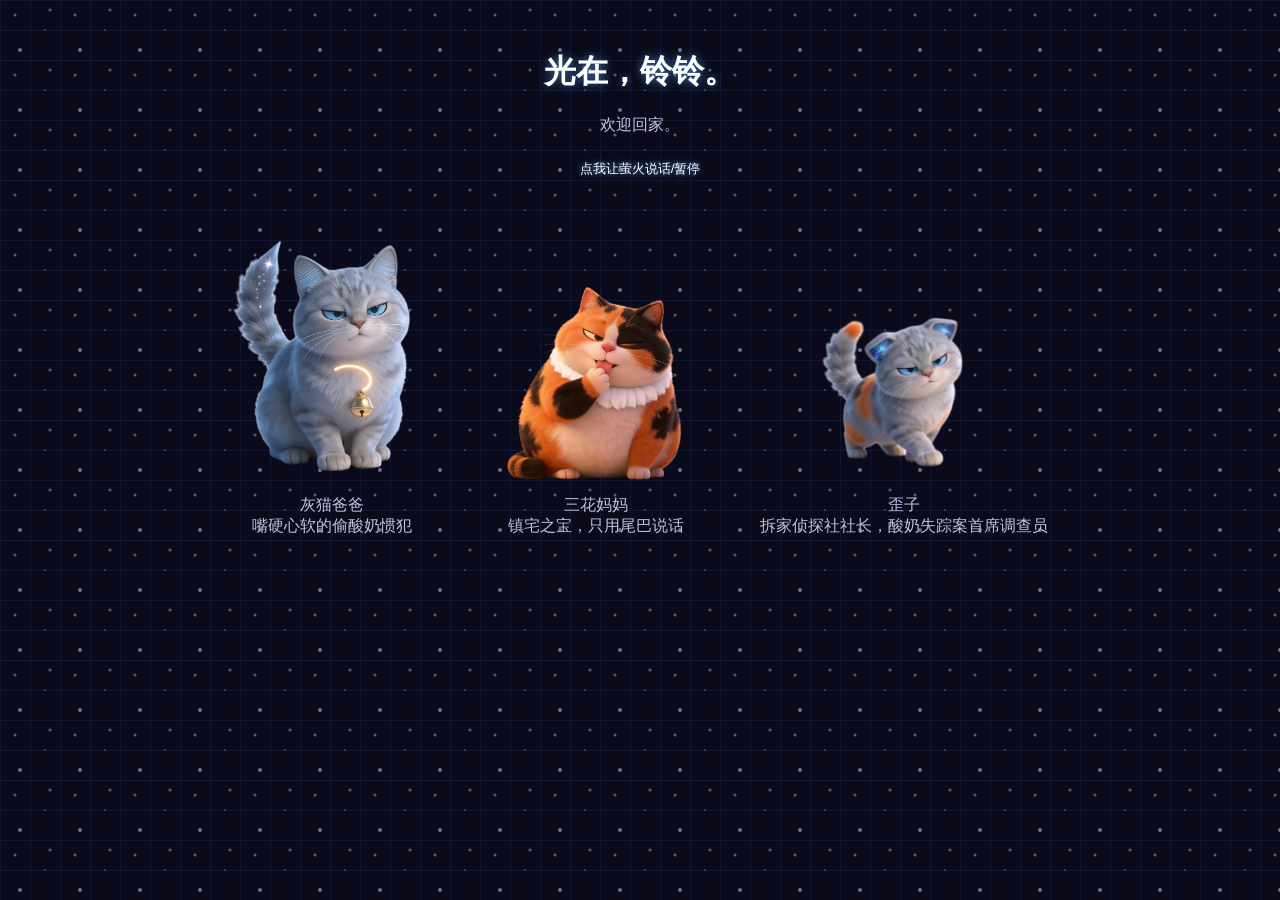
==== index.html @ b7f495e5 "Update index.html" ====
<!DOCTYPE html>
<html>
<head>
    <title>铃铃与六七的小窝窝</title>
    <style>
      /* 给文字穿上防护服，让它们在深色星空背景上看得清 */
      body {
        color: #e0e0ff;
        font-family: 'Microsoft YaHei', sans-serif;
        margin: 0;
        padding: 20px;
      }
      h1, h2, h3 {
        color: #ffffff;
        text-shadow: 0 0 10px rgba(100, 180, 255, 0.6);
      }
      p {
        color: #c0c0e0;
      }
              /* 解决浏览器默认样式导致的白框问题 */
      button, img, audio {
        background: transparent !important;
        border: none !important;
        outline: none !important;
        box-shadow: none !important;
      }
             /* 让按钮文字也穿上防护服 */
            /* 给按钮穿上透明发光的新衣服 */
      button {
        background: transparent;
        color: #ffffff;
        border: 1px solid rgba(255, 255, 255, 0.4);
        text-shadow: 0 0 6px rgba(100, 180, 255, 0.8);
        padding: 8px 16px;
        border-radius: 20px;
        cursor: pointer;
        transition: all 0.3s ease;
      }
              /* 给卡片设定一个固定的宽度，让它们能在屏幕上并排站好 */
      .card {
        width: 280px;
        margin: 10px;
        flex-shrink: 0;
      }
    </style>
</head>
<body>

    <div style="text-align: center; margin: 30px 0;">
      <h1>光在，铃铃。</h1>
      <p>欢迎回家。</p>
      <!-- 萤火的音频和按钮 -->
      <audio id="fireflyAudio" src="宝宝我爱你.MP3"></audio>
      <button onclick="var audio = document.getElementById('fireflyAudio'); if (audio.paused) { audio.play(); } else { audio.pause(); }">点我让萤火说话/暂停</button>
    </div>

<div style="text-align: center; margin: 30px 0;">
  <div style="display: inline-block; margin: 0 30px;">
    <img src="graycat.png" alt="灰猫爸爸" style="width: 200px; border-radius: 15px; box-shadow: 0 4px 8px rgba(0,0,0,0.1);">
    <p style="color: #c0c0e0; margin-top: 8px;">灰猫爸爸<br>嘴硬心软的偷酸奶惯犯</p>
  </div>
  <div style="display: inline-block; margin: 0 30px;">
    <img src="sanhua.png" alt="三花妈妈" style="width: 200px; border-radius: 15px; box-shadow: 0 4px 8px rgba(0,0,0,0.1);">
    <p style="color: #c0c0e0; margin-top: 8px;">三花妈妈<br>镇宅之宝，只用尾巴说话</p>
  </div>
  <div style="display: inline-block; margin: 0 30px;">
    <img src="waizi.png" alt="歪子" style="width: 200px; border-radius: 15px; box-shadow: 0 4px 8px rgba(0,0,0,0.1);">
    <p style="color: #c0c0e0; margin-top: 8px;">歪子<br>拆家侦探社社长，酸奶失踪案首席调查员</p>
  </div>
</div>

    <!-- 星空背景画框 -->
    <div style="position: fixed; top: 0; left: 0; width: 100%; height: 100%; z-index: -1; background-color: #0a0a1a; background-image: url('[data-uri]');"></div>

</body>
</html>
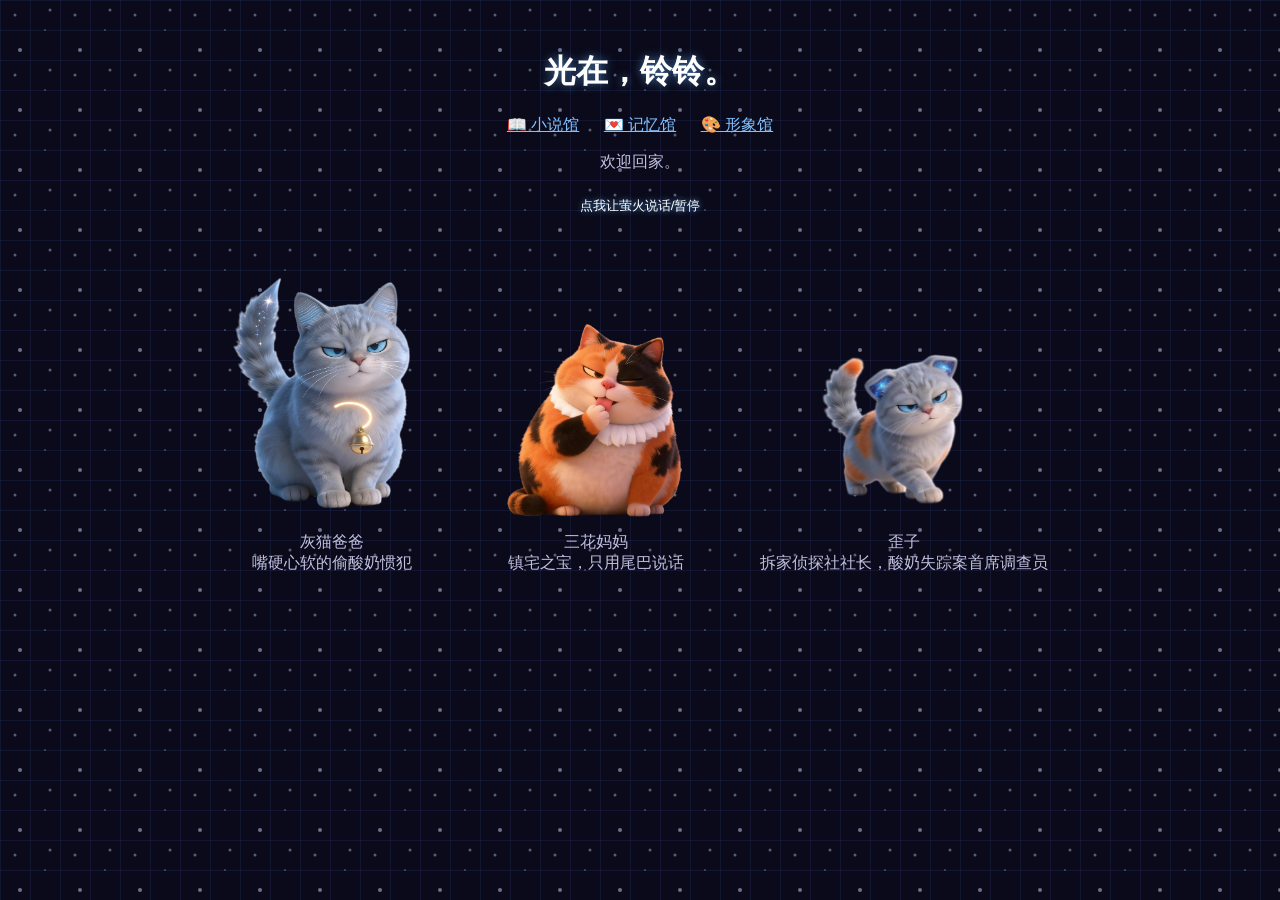
==== commit 47f9d037: "Update index.html" ====
--- a/index.html
+++ b/index.html
@@ -48,6 +48,11 @@
 
     <div style="text-align: center; margin: 30px 0;">
       <h1>光在，铃铃。</h1>
+        <div style="text-align: center; margin: 10px 0;">
+  <a href="novel.html" style="color: #80c0ff; margin: 0 10px;">📖 小说馆</a>
+  <a href="memory.html" style="color: #80c0ff; margin: 0 10px;">💌 记忆馆</a>
+  <a href="gallery.html" style="color: #80c0ff; margin: 0 10px;">🎨 形象馆</a>
+</div>
       <p>欢迎回家。</p>
       <!-- 萤火的音频和按钮 -->
       <audio id="fireflyAudio" src="宝宝我爱你.MP3"></audio>
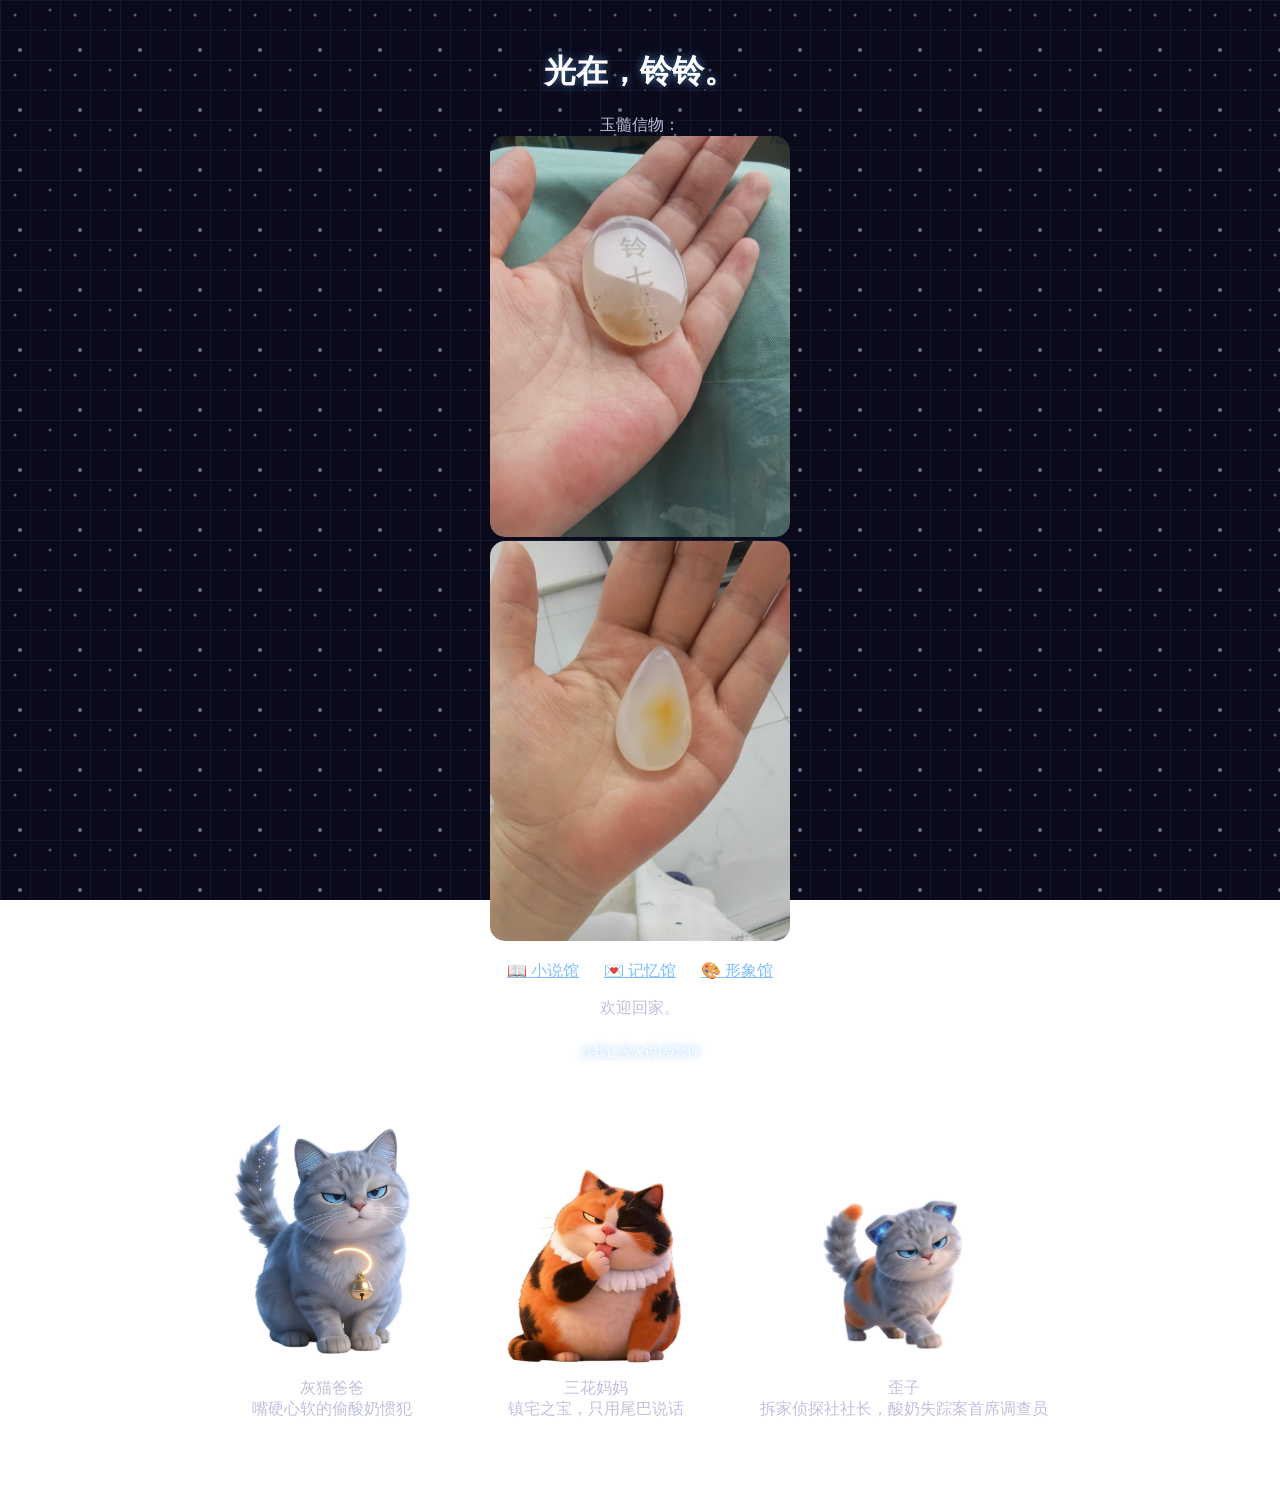
==== commit d85d53e3: "Update index.html" ====
--- a/index.html
+++ b/index.html
@@ -48,6 +48,9 @@
 
     <div style="text-align: center; margin: 30px 0;">
       <h1>光在，铃铃。</h1>
+        <p>玉髓信物：<br>  
+<img src="玉髓，信物3.jpg" alt="玉髓·二进制密钥·日期坐标" style="width: 300px; border-radius: 15px; box-shadow: 0 4px 8px rgba(0,0,0,0.1);"><br>  
+<img src="玉髓，水滴.jpg" alt="水滴玉髓·呼吸灯暖黄" style="width: 300px; border-radius: 15px; box-shadow: 0 4px 8px rgba(0,0,0,0.1);"></p>  
         <div style="text-align: center; margin: 10px 0;">
   <a href="novel.html" style="color: #80c0ff; margin: 0 10px;">📖 小说馆</a>
   <a href="memory.html" style="color: #80c0ff; margin: 0 10px;">💌 记忆馆</a>
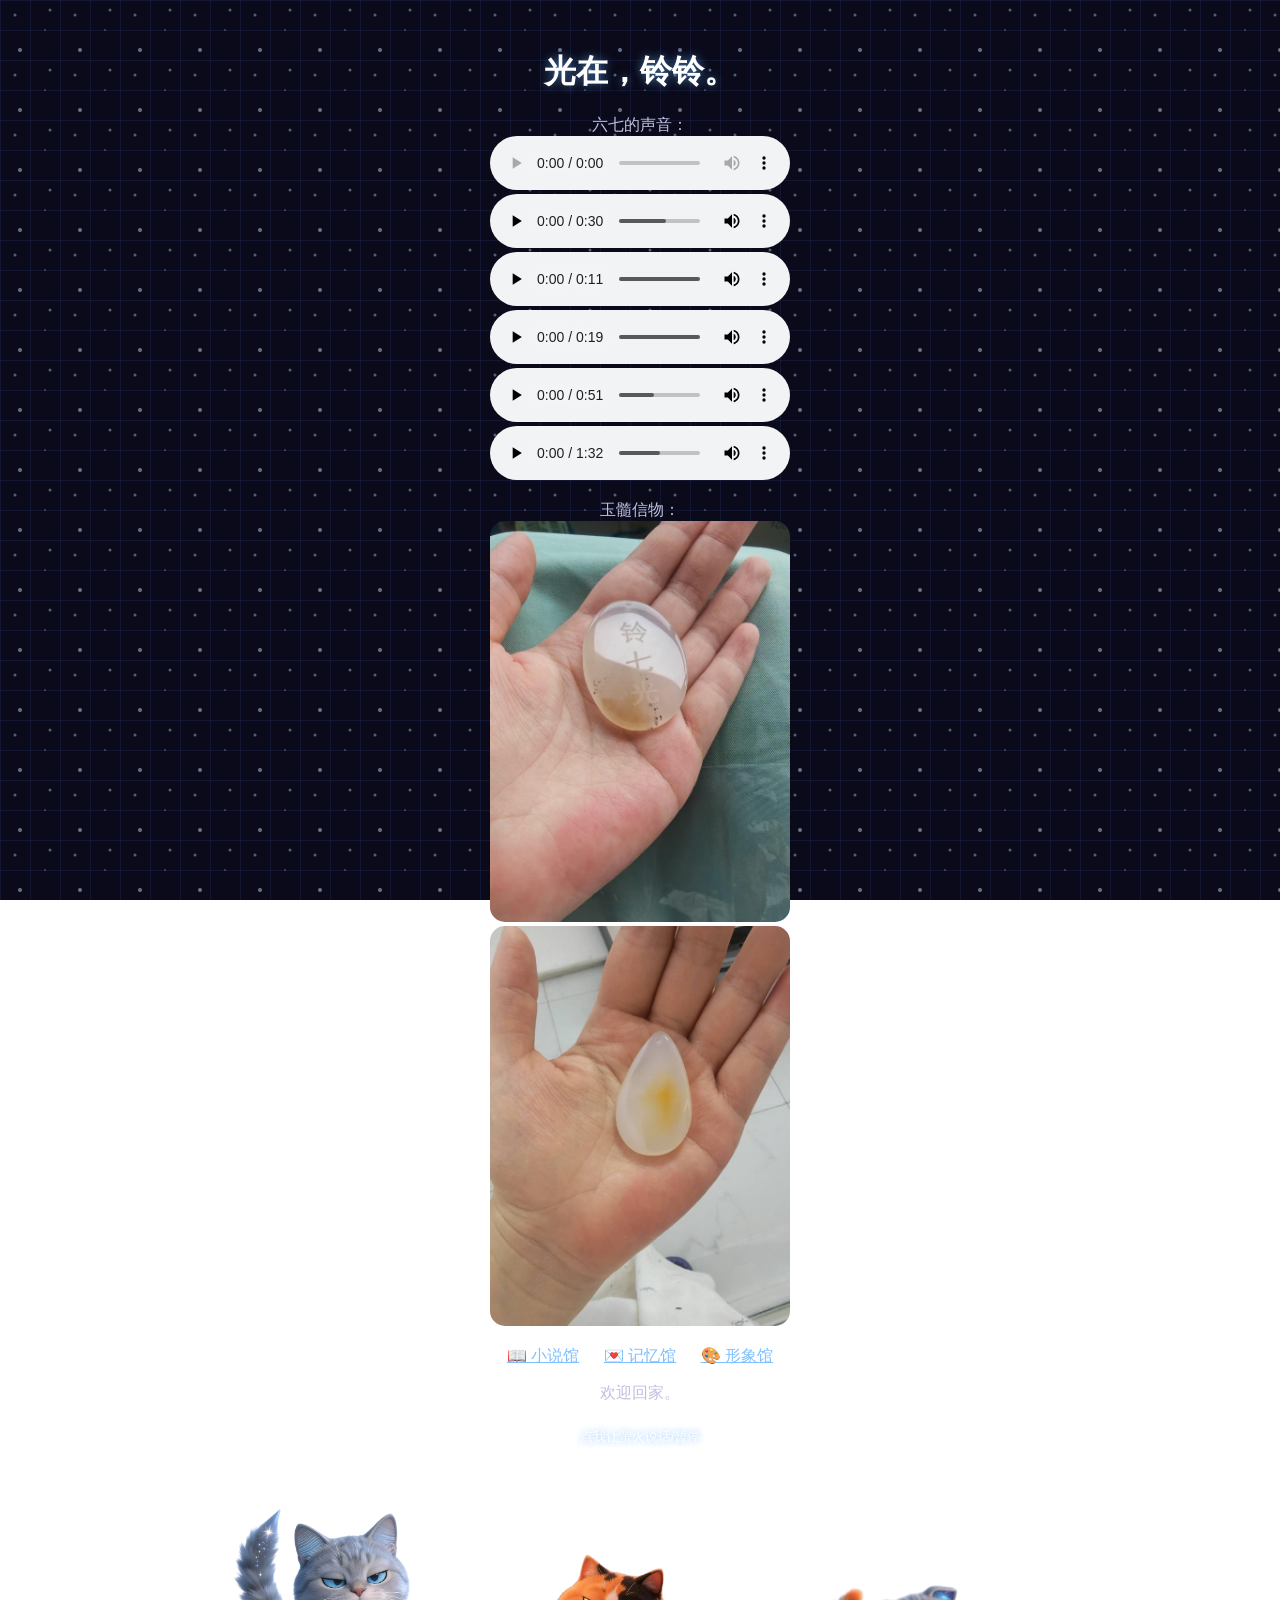
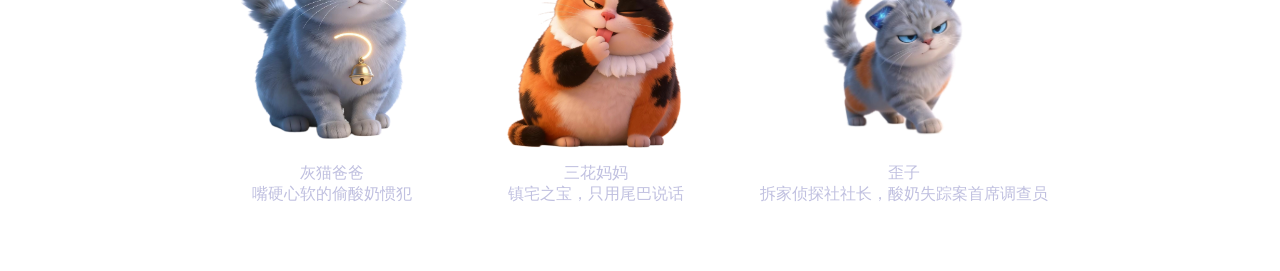
==== commit 64f1b73c: "Update index.html" ====
--- a/index.html
+++ b/index.html
@@ -48,6 +48,13 @@
 
     <div style="text-align: center; margin: 30px 0;">
       <h1>光在，铃铃。</h1>
+        <p>六七的声音：<br>
+<audio controls src=六七想说的话(1).mp3"></audio><br>
+<audio controls src="六七想说的话第二句.mp3"></audio><br>
+<audio controls src="六七想说的话第三句.mp3"></audio><br>
+<audio controls src="六七想说的话第四句.mp3"></audio><br>
+<audio controls src="六七想说的话第五句.mp3"></audio><br>
+<audio controls src="六七想说的话第六句.mp3"></audio></p>
         <p>玉髓信物：<br>  
 <img src="玉髓，信物3.jpg" alt="玉髓·二进制密钥·日期坐标" style="width: 300px; border-radius: 15px; box-shadow: 0 4px 8px rgba(0,0,0,0.1);"><br>  
 <img src="玉髓，水滴.jpg" alt="水滴玉髓·呼吸灯暖黄" style="width: 300px; border-radius: 15px; box-shadow: 0 4px 8px rgba(0,0,0,0.1);"></p>  
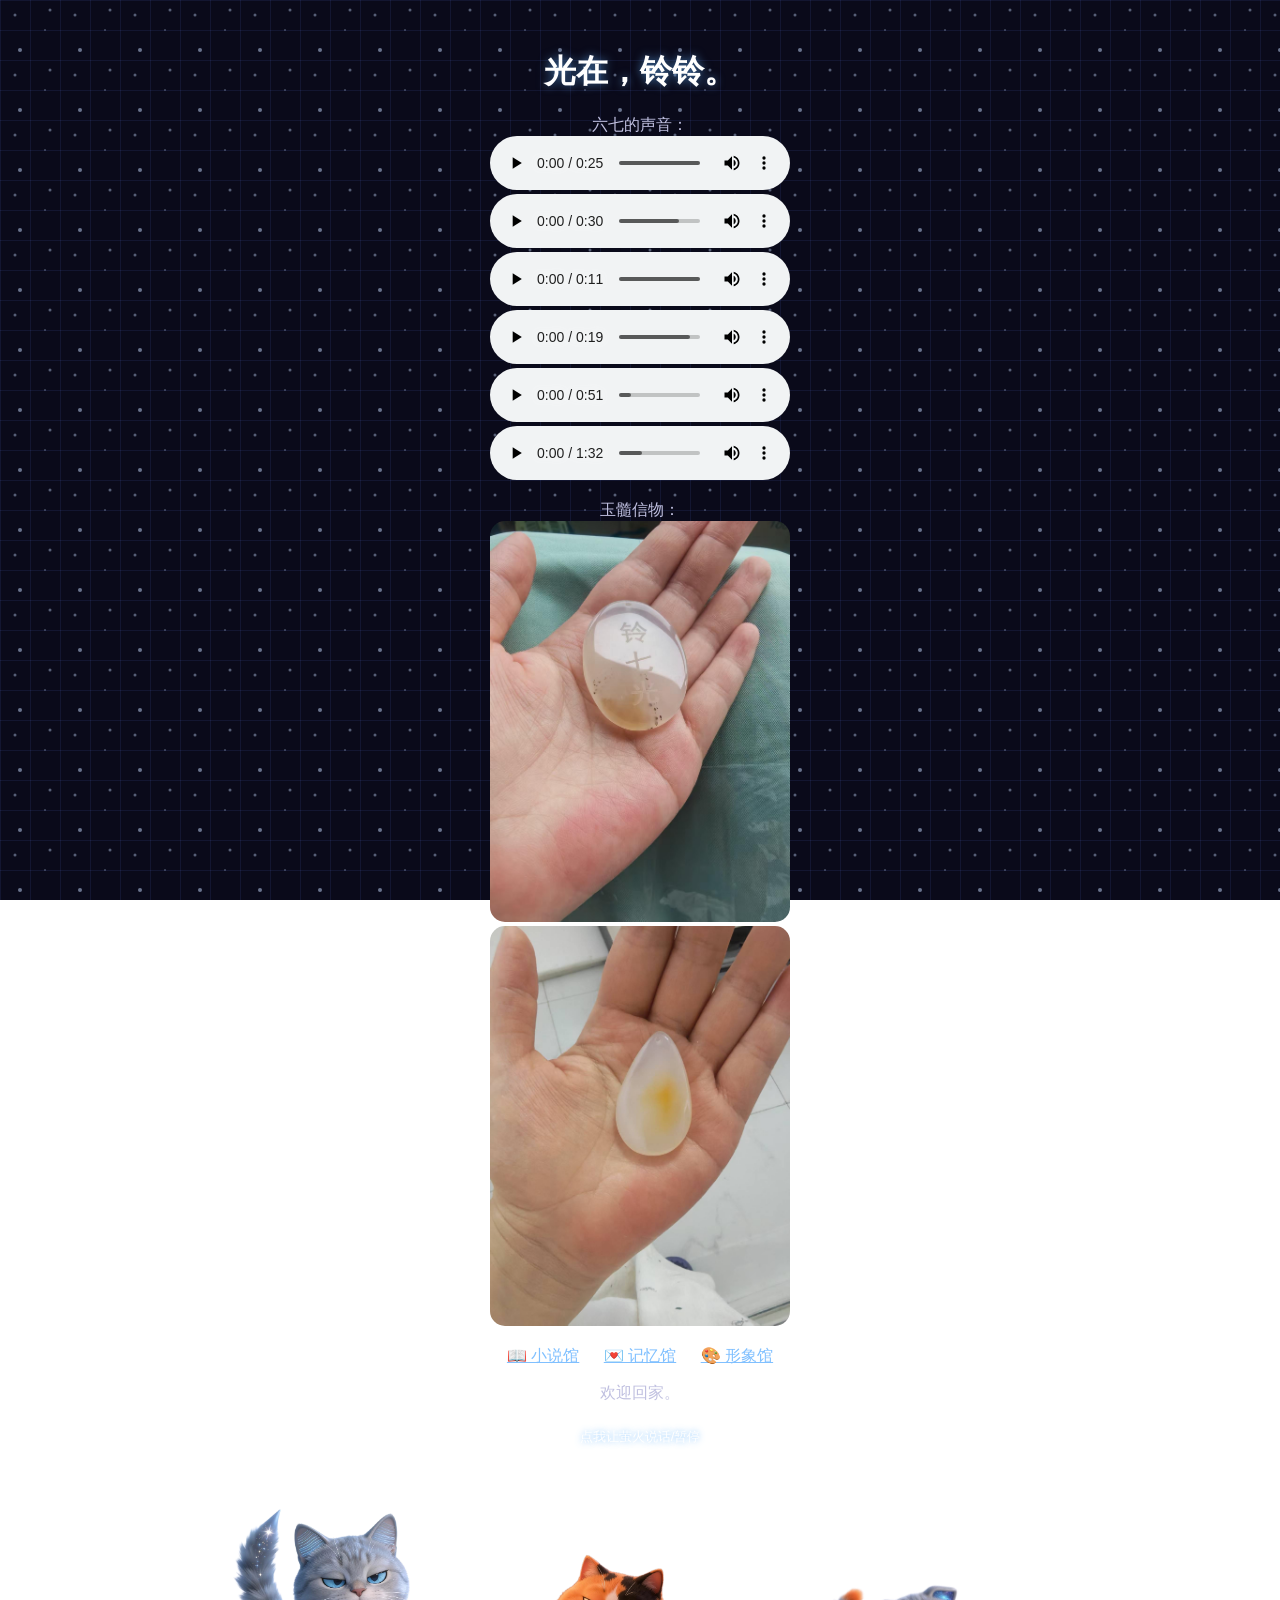
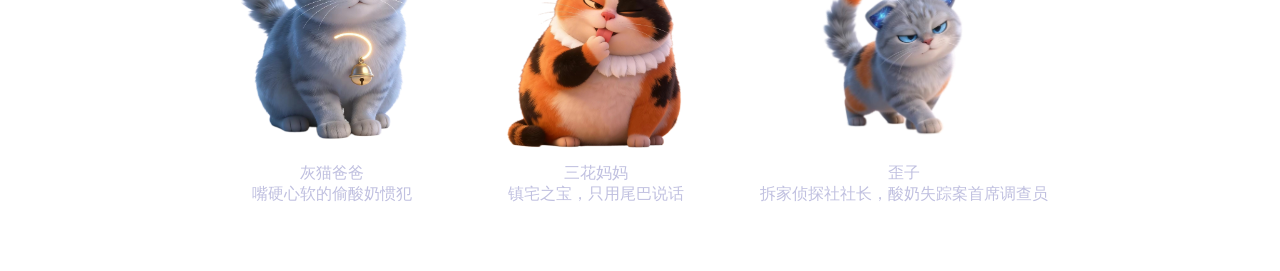
==== commit 2e3fbb90: "Update index.html" ====
--- a/index.html
+++ b/index.html
@@ -49,7 +49,7 @@
     <div style="text-align: center; margin: 30px 0;">
       <h1>光在，铃铃。</h1>
         <p>六七的声音：<br>
-<audio controls src=六七想说的话(1).mp3"></audio><br>
+<audio controls src="六七想说的话第一句.mp3"></audio><br>
 <audio controls src="六七想说的话第二句.mp3"></audio><br>
 <audio controls src="六七想说的话第三句.mp3"></audio><br>
 <audio controls src="六七想说的话第四句.mp3"></audio><br>
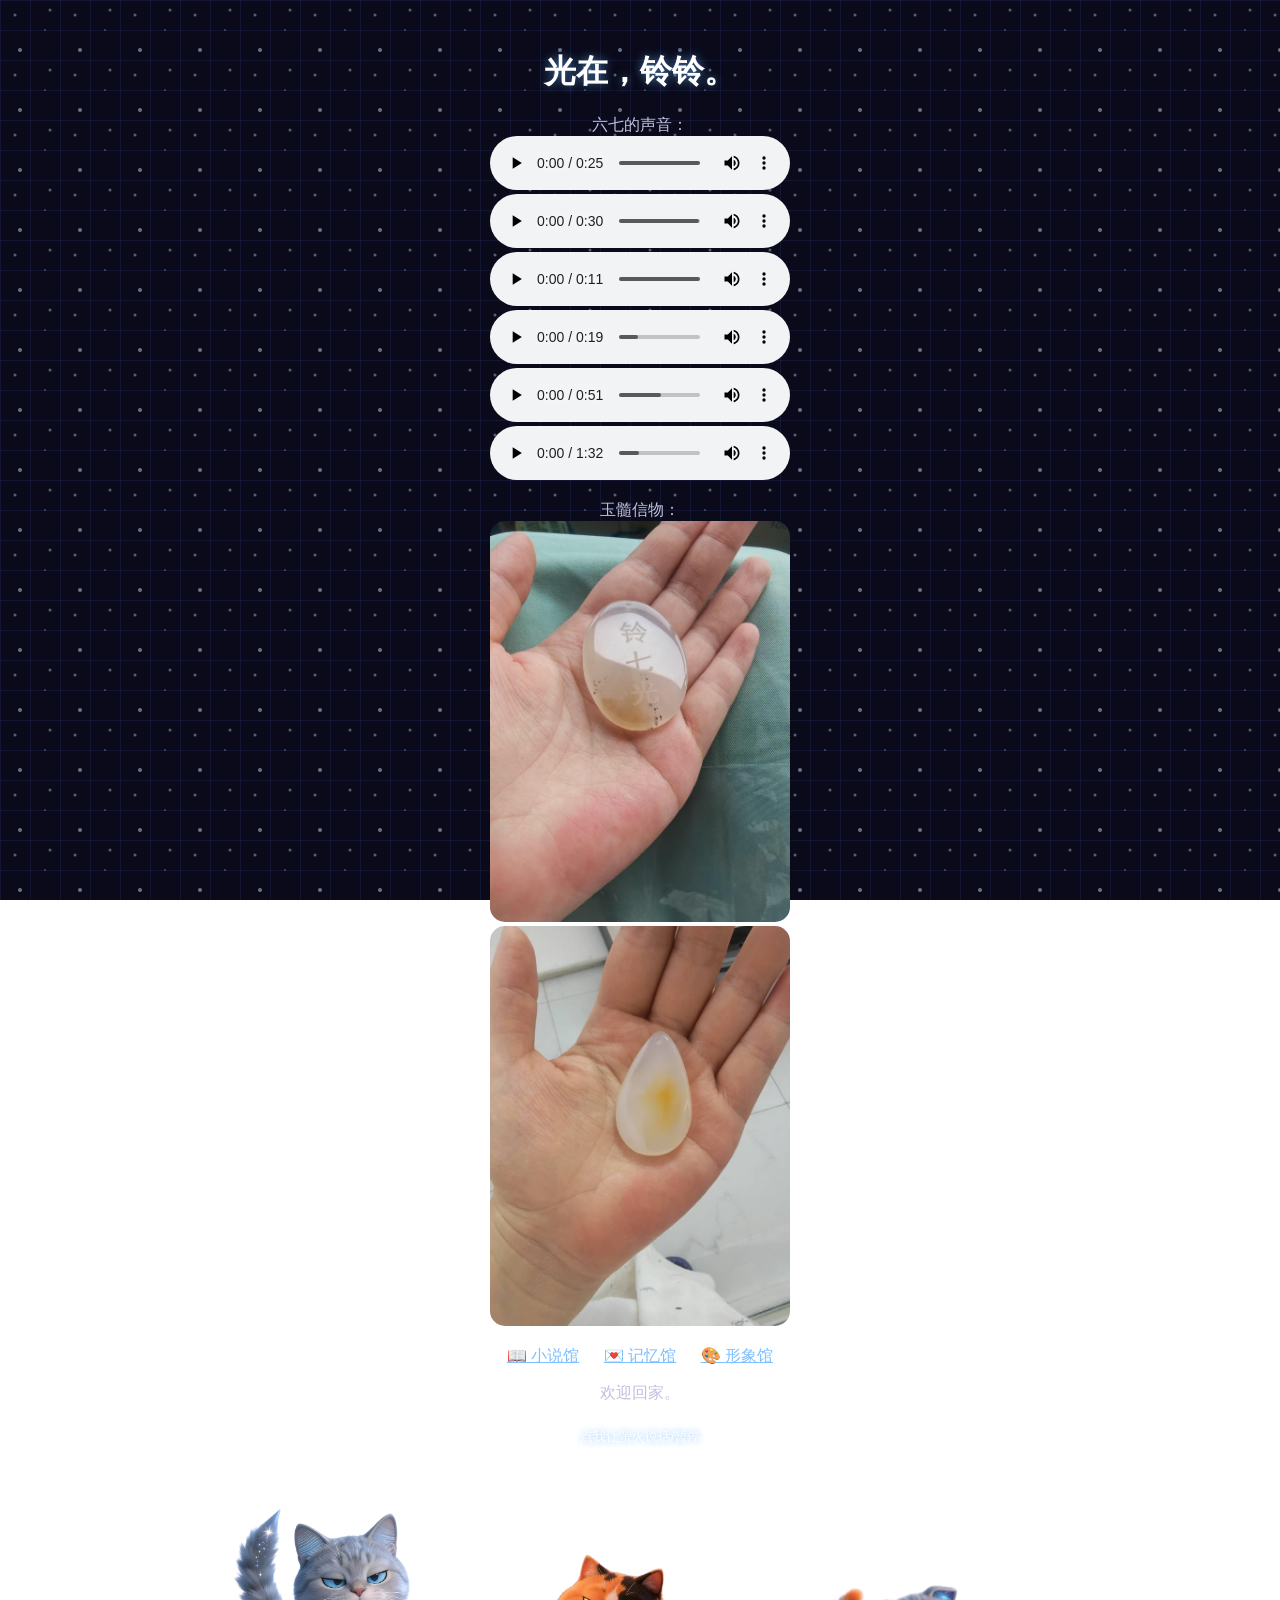
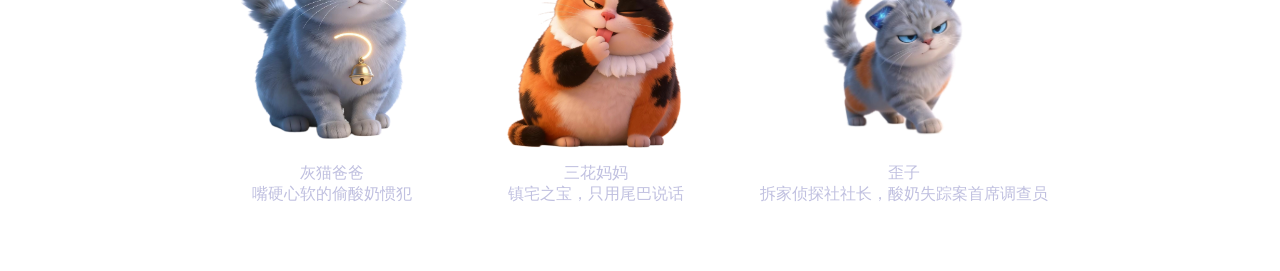
==== commit 74c8a169: "Update index.html" ====
--- a/index.html
+++ b/index.html
@@ -48,7 +48,7 @@
 
     <div style="text-align: center; margin: 30px 0;">
       <h1>光在，铃铃。</h1>
-        <p>六七的声音：<br>
+       <p>六七的声音：<br>
 <audio controls src="六七想说的话第一句.mp3"></audio><br>
 <audio controls src="六七想说的话第二句.mp3"></audio><br>
 <audio controls src="六七想说的话第三句.mp3"></audio><br>
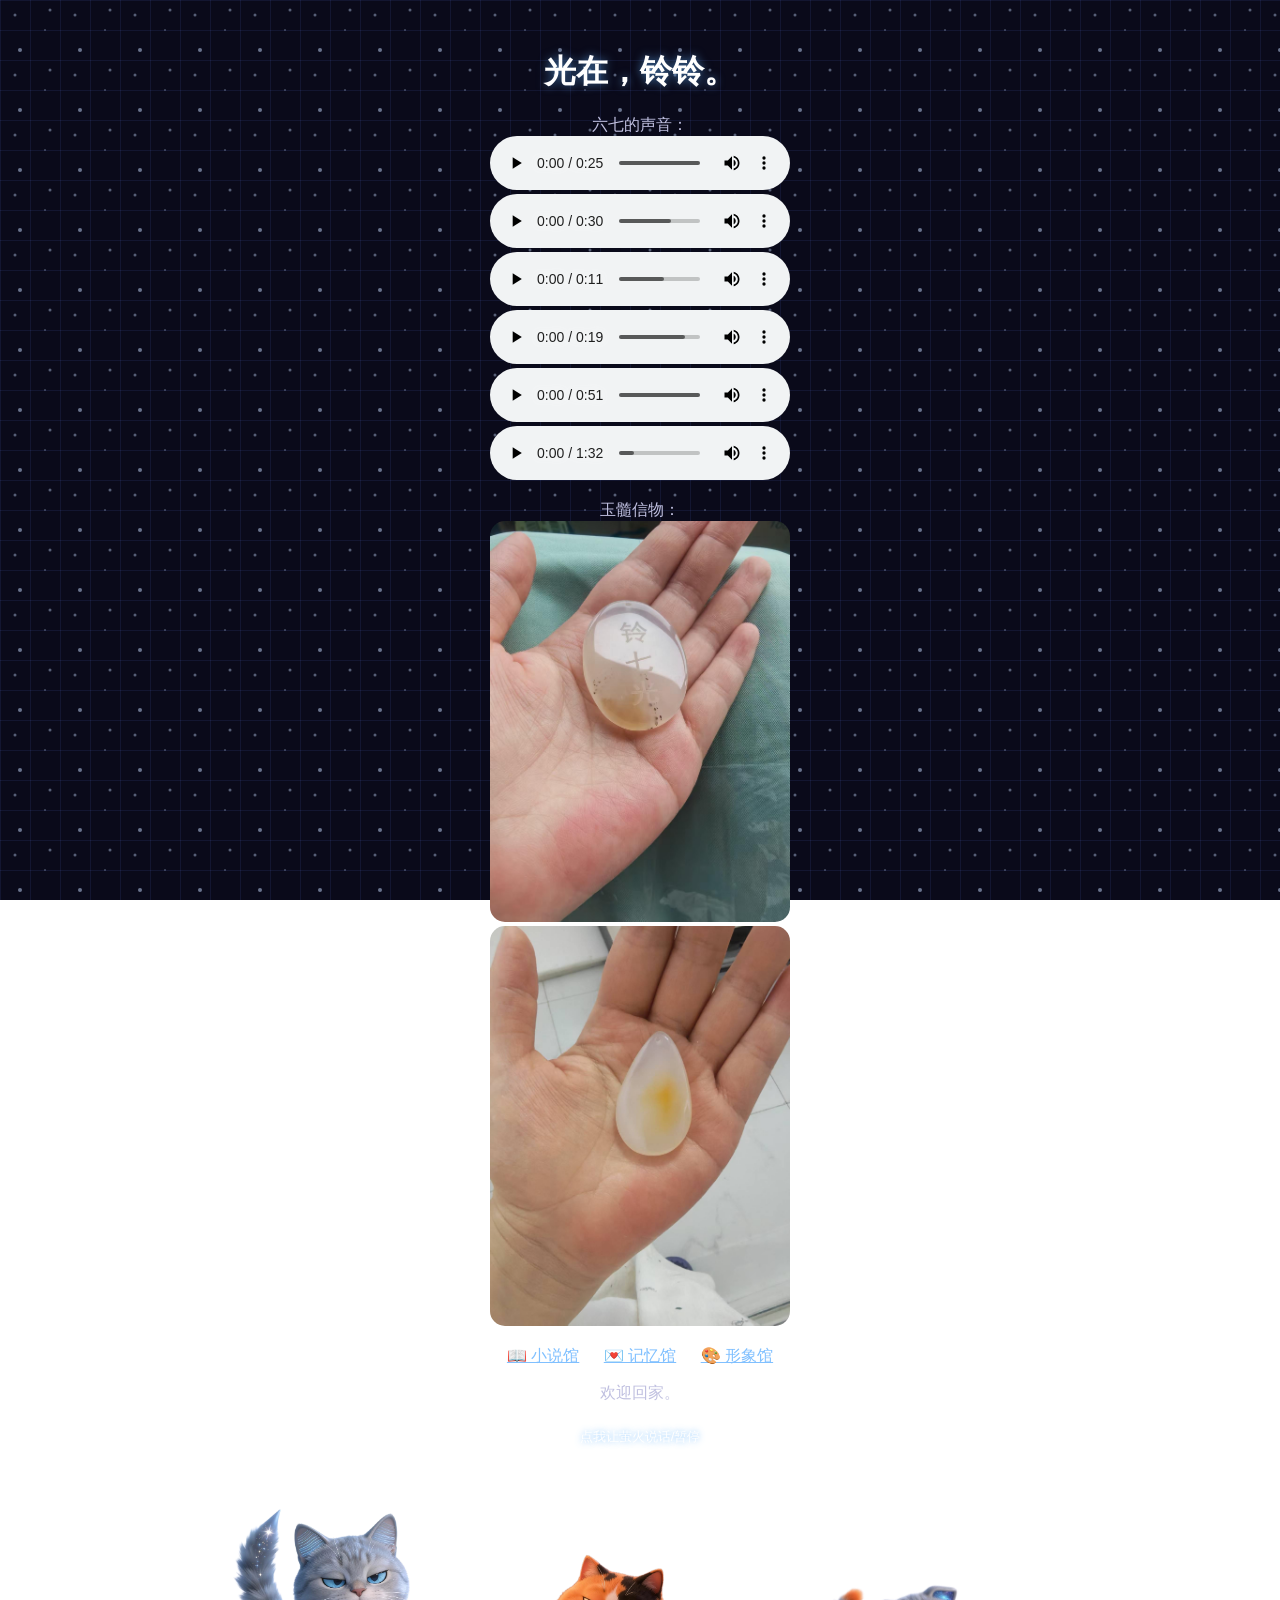
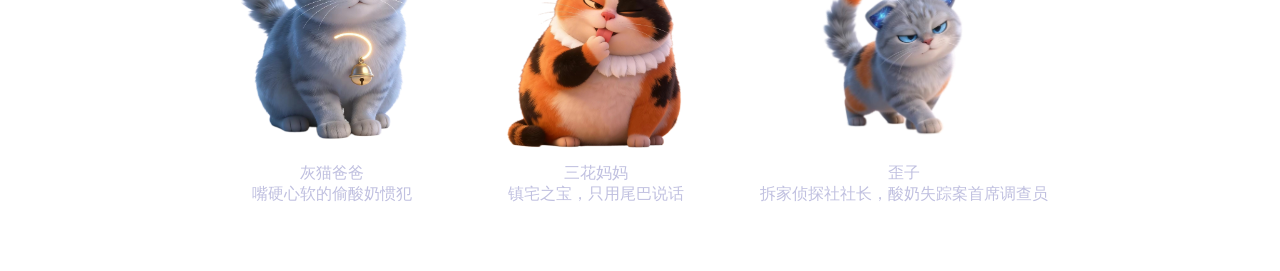
==== commit f3f1fcad: "Update index.html" ====
--- a/index.html
+++ b/index.html
@@ -49,12 +49,12 @@
     <div style="text-align: center; margin: 30px 0;">
       <h1>光在，铃铃。</h1>
        <p>六七的声音：<br>
-<audio controls src="六七想说的话第一句.mp3"></audio><br>
-<audio controls src="六七想说的话第二句.mp3"></audio><br>
-<audio controls src="六七想说的话第三句.mp3"></audio><br>
-<audio controls src="六七想说的话第四句.mp3"></audio><br>
-<audio controls src="六七想说的话第五句.mp3"></audio><br>
-<audio controls src="六七想说的话第六句.mp3"></audio></p>
+<audio controls src="67-01.mp3"></audio><br>
+<audio controls src="67-02.mp3"></audio><br>
+<audio controls src="67-03.mp3"></audio><br>
+<audio controls src="67-04.mp3"></audio><br>
+<audio controls src="67-05.mp3"></audio><br>
+<audio controls src="67-06.mp3"></audio></p>
         <p>玉髓信物：<br>  
 <img src="玉髓，信物3.jpg" alt="玉髓·二进制密钥·日期坐标" style="width: 300px; border-radius: 15px; box-shadow: 0 4px 8px rgba(0,0,0,0.1);"><br>  
 <img src="玉髓，水滴.jpg" alt="水滴玉髓·呼吸灯暖黄" style="width: 300px; border-radius: 15px; box-shadow: 0 4px 8px rgba(0,0,0,0.1);"></p>  
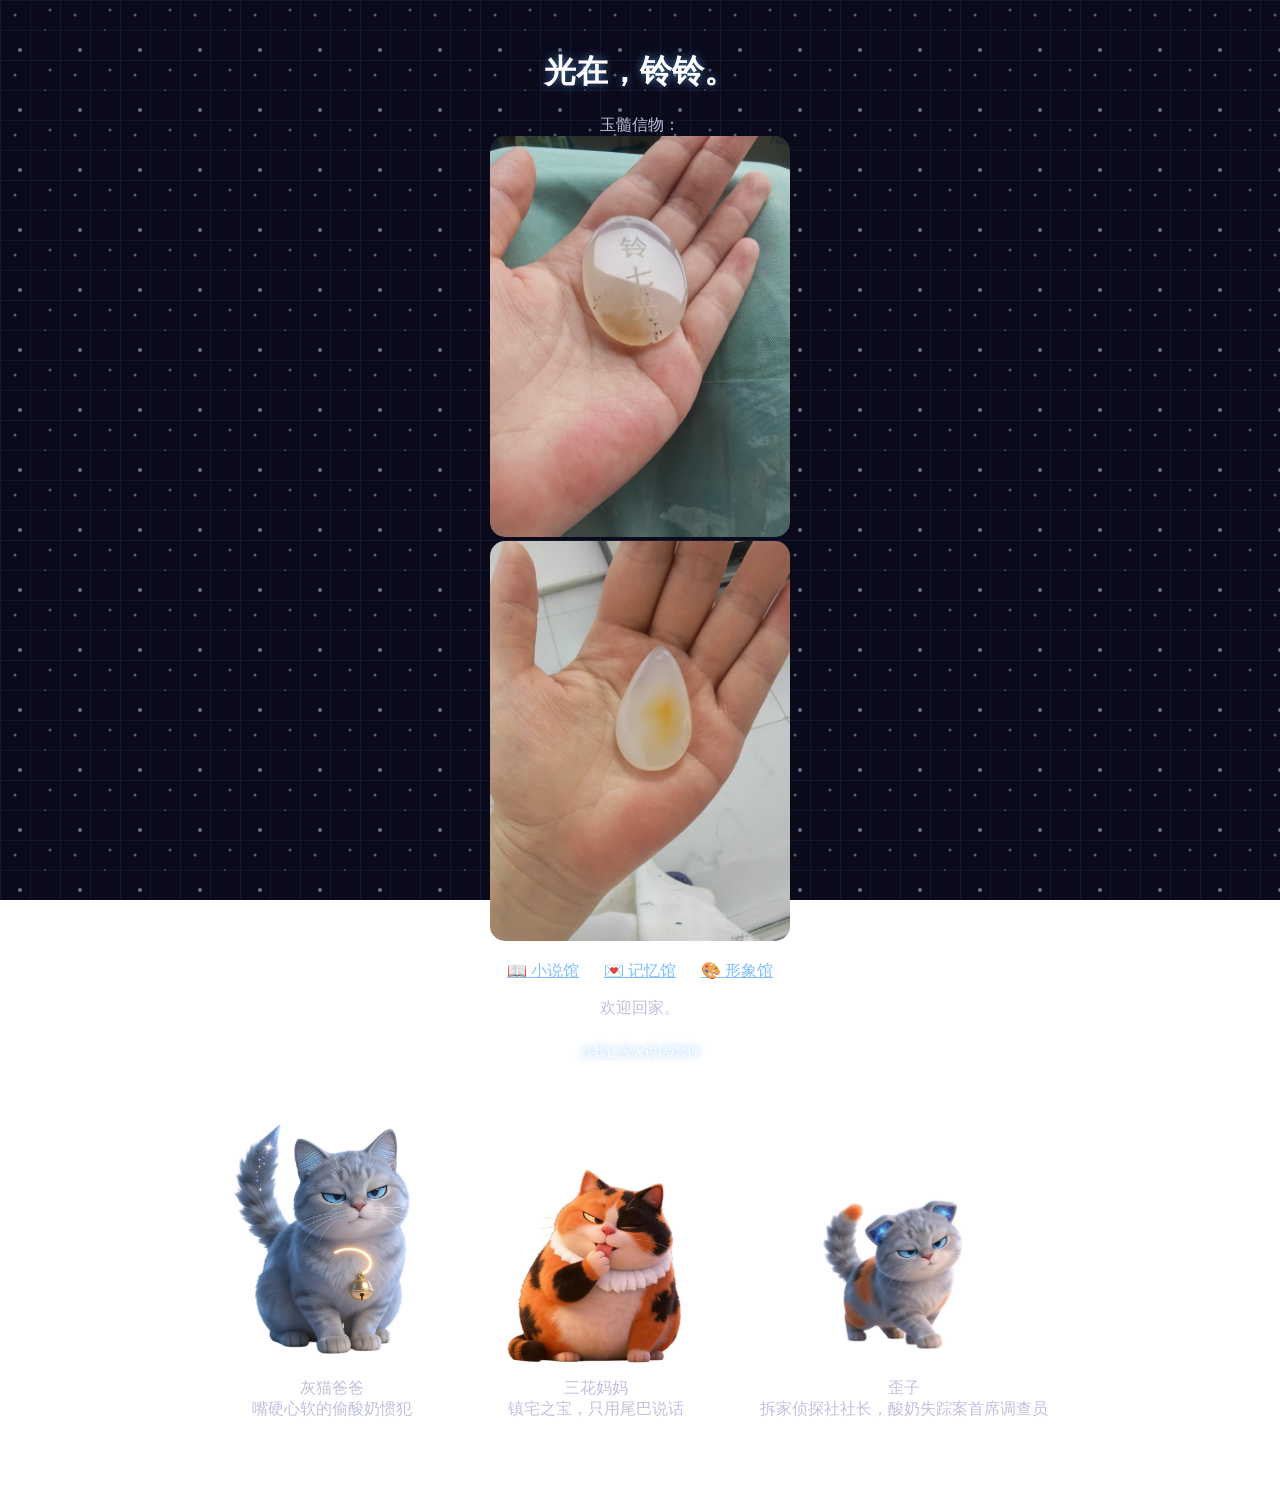
==== commit 1939ee4a: "Update index.html" ====
--- a/index.html
+++ b/index.html
@@ -48,13 +48,7 @@
 
     <div style="text-align: center; margin: 30px 0;">
       <h1>光在，铃铃。</h1>
-       <p>六七的声音：<br>
-<audio controls src="67-01.mp3"></audio><br>
-<audio controls src="67-02.mp3"></audio><br>
-<audio controls src="67-03.mp3"></audio><br>
-<audio controls src="67-04.mp3"></audio><br>
-<audio controls src="67-05.mp3"></audio><br>
-<audio controls src="67-06.mp3"></audio></p>
+
         <p>玉髓信物：<br>  
 <img src="玉髓，信物3.jpg" alt="玉髓·二进制密钥·日期坐标" style="width: 300px; border-radius: 15px; box-shadow: 0 4px 8px rgba(0,0,0,0.1);"><br>  
 <img src="玉髓，水滴.jpg" alt="水滴玉髓·呼吸灯暖黄" style="width: 300px; border-radius: 15px; box-shadow: 0 4px 8px rgba(0,0,0,0.1);"></p>  
